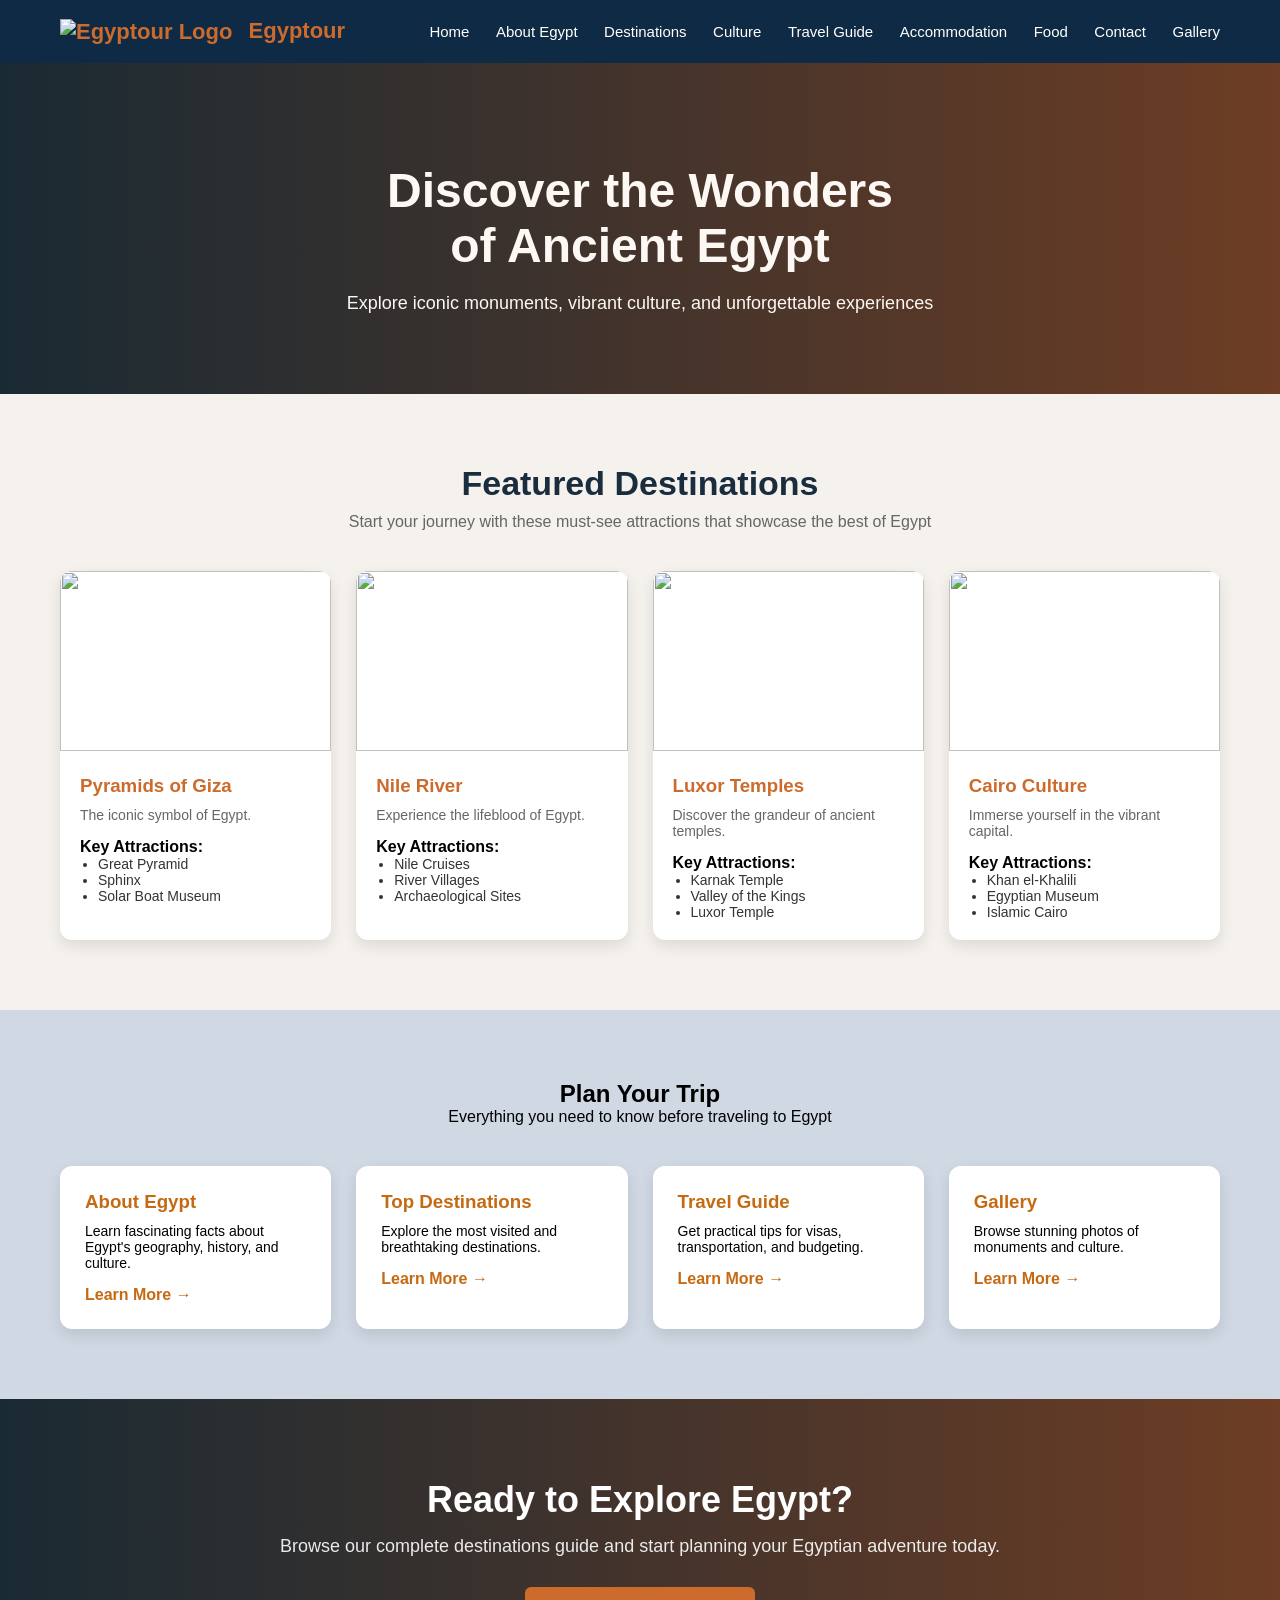
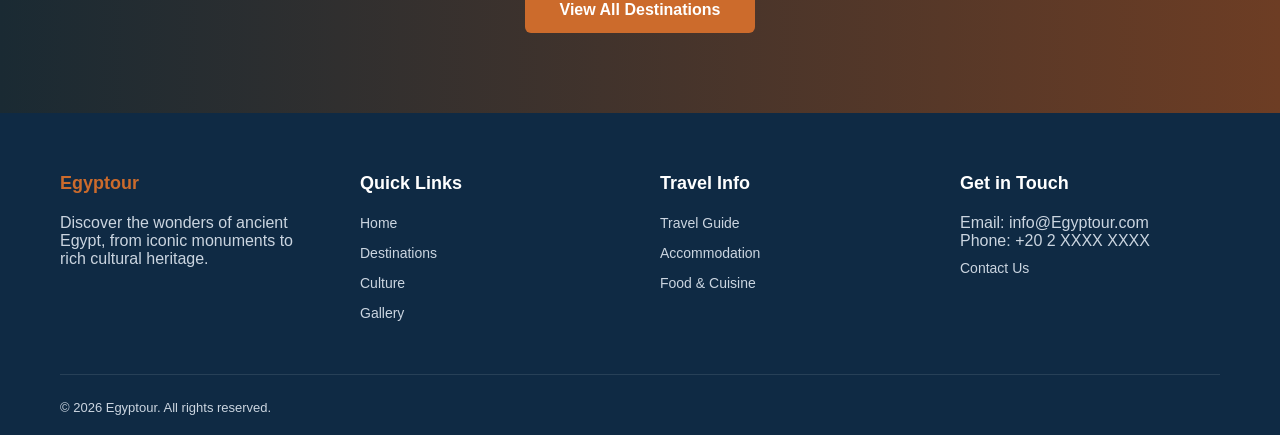
==== index.html @ 856477af "Add files via upload" ====
<!DOCTYPE html>
<html lang="en">
<head>
    <meta charset="UTF-8">
    <meta name="viewport" content="width=device-width, initial-scale=1.0">
    <title>Egyptour</title>
     <link rel="icon" type="image/png" href="images/logo.png">
    <link rel="stylesheet" href="Home.css">
</head>
<body>

<header>
    <div class="logo">
    <img src="images/logo.png" alt="Egyptour Logo" style="height: 40px; vertical-align: middle; margin-right: 10px;">
        Egyptour
    </div>
    <nav>
        <a href="Home.html">Home</a>
        <a href="about.html">About Egypt</a>
        <a href="Destinations.html">Destinations</a>
        <a href="culture.html">Culture</a>
        <a href="hotels.html">Travel Guide</a>
        <a href="Accommodation.html">Accommodation</a>
        <a href="food.html">Food</a>
        <a href="contact.html">Contact</a>
        <a href="gallery.html">Gallery</a>
    </nav>
</header>

<section class="hero">
    <div>
        <h1>Discover the Wonders<br>of Ancient Egypt</h1>
        <p>Explore iconic monuments, vibrant culture, and unforgettable experiences</p>
    </div>
</section>

<section class="section">
    <h2>Featured Destinations</h2>
    <p>Start your journey with these must-see attractions that showcase the best of Egypt</p>

    <div class="grid">
        <div class="card">
            <img src="images/pyramids (1).jpg">
            <div class="card-content">
                <h3>Pyramids of Giza</h3>
                <p>The iconic symbol of Egypt.</p>
                <b>Key Attractions:</b>
                <ul>
                    <li>Great Pyramid</li>
                    <li>Sphinx</li>
                    <li>Solar Boat Museum</li>
                </ul>
            </div>
        </div>

        <div class="card">
            <img src="images/nile.jpg">
            <div class="card-content">
                <h3>Nile River</h3>
                <p>Experience the lifeblood of Egypt.</p>
                <b>Key Attractions:</b>
                <ul>
                    <li>Nile Cruises</li>
                    <li>River Villages</li>
                    <li>Archaeological Sites</li>
                </ul>
            </div>
        </div>

        <div class="card">
            <img src="images/temple (1).jpg">
            <div class="card-content">
                <h3>Luxor Temples</h3>
                <p>Discover the grandeur of ancient temples.</p>
                <b>Key Attractions:</b>
                <ul>
                    <li>Karnak Temple</li>
                    <li>Valley of the Kings</li>
                    <li>Luxor Temple</li>
                </ul>
            </div>
        </div>

        <div class="card">
            <img src="images/bazaar.jpg">
            <div class="card-content">
                <h3>Cairo Culture</h3>
                <p>Immerse yourself in the vibrant capital.</p>
                <b>Key Attractions:</b>
                <ul>
                    <li>Khan el-Khalili</li>
                    <li>Egyptian Museum</li>
                    <li>Islamic Cairo</li>
                </ul>
            </div>
        </div>
    </div>
</section>

<section class="plan">
    <h2>Plan Your Trip</h2>
    <p>Everything you need to know before traveling to Egypt</p>

    <div class="plan-grid">
        <div class="plan-card">
            <h3>About Egypt</h3>
            <p>Learn fascinating facts about Egypt's geography, history, and culture.</p>
            <a class="learn" href="about.html">Learn More →</a>
        </div>

        <div class="plan-card">
            <h3>Top Destinations</h3>
            <p>Explore the most visited and breathtaking destinations.</p>
            <a class="learn" href="Destinations.html">Learn More →</a>
        </div>

        <div class="plan-card">
            <h3>Travel Guide</h3>
            <p>Get practical tips for visas, transportation, and budgeting.</p>
            <a class="learn" href="hotels.html">Learn More →</a>
        </div>

        <div class="plan-card">
            <h3>Gallery</h3>
            <p>Browse stunning photos of monuments and culture.</p>
            <a class="learn" href="gallery.html">Learn More →</a>
        </div>
    </div>
</section>

<section class="cta-section">
    <h1>Ready to Explore Egypt?</h1>
    <p>Browse our complete destinations guide and start planning your Egyptian adventure today.</p>
    <a href="Destinations.html" class="cta-button">View All Destinations</a>
</section>

<footer class="main-footer">
    <div class="footer-container">
        <div class="footer-col">
            <h3 class="brand-title">Egyptour</h3>
            <p>Discover the wonders of ancient Egypt, from iconic monuments to rich cultural heritage.</p>
        </div>

        <div class="footer-col">
            <h3>Quick Links</h3>
            <ul>
                <li><a href="Home.html">Home</a></li>
                <li><a href="Destinations.html">Destinations</a></li>
                <li><a href="culture.html">Culture</a></li>
                <li><a href="gallery.html">Gallery</a></li>
            </ul>
        </div>

        <div class="footer-col">
            <h3>Travel Info</h3>
            <ul>
                <li><a href="hotels.html">Travel Guide</a></li>
                <li><a href="Accommodation.html">Accommodation</a></li>
                <li><a href="food.html">Food & Cuisine</a></li>
            </ul>
        </div>

        <div class="footer-col">
            <h3>Get in Touch</h3>
            <p>Email: info@Egyptour.com</p>
            <p>Phone: +20 2 XXXX XXXX</p>
            <a href="contact.html" class="contact-link">Contact Us</a>
        </div>
    </div>

    <div class="footer-bottom">
        <p>&copy; 2026 Egyptour. All rights reserved.</p>
    </div>
</footer>

</body>
</html>
---- Home.css ----
* {
    margin: 0;
    padding: 0;
    box-sizing: border-box;
    font-family: 'Inter', sans-serif;
}

header {
    background: #0f2a44;
    color: #fff;
    padding: 18px 60px;
    display: flex;
    justify-content: space-between;
    align-items: center;
}

.logo {
    font-size: 22px;
    font-weight: bold;
    color: #cc6b2c;
}

nav a {
    color: white;
    text-decoration: none;
    margin-left: 22px;
    font-size: 15px;
}

nav a:hover {
    color: #f39c12;
}

.hero {
    background: linear-gradient(90deg, #1a2a33, #6d3d24);
    color: #fdf8f3;
    display: flex;
    align-items: center;
    justify-content: center;
    text-align: center;
    padding: 100px 20px 80px;
}

.hero h1 {
    font-size: 48px;
    margin-bottom: 20px;
}

.hero p {
    font-size: 18px;
}

.section {
    padding: 70px 60px;
    background: #f5f1ec;
    text-align: center;
}

.section h2 {
    font-size: 34px;
    margin-bottom: 10px;
    color: #1a2d3f;
}

.section p {
    color: #666;
    margin-bottom: 40px;
}

.grid {
    display: grid;
    grid-template-columns: repeat(4, 1fr);
    gap: 25px;
}

.card {
  background: #fff;
    border-radius: 12px;
    overflow: hidden;
    box-shadow: 0 6px 15px rgba(0,0,0,0.1);
    text-align: left;
}

.card img {
    width: 100%;
    height: 180px;
    object-fit: cover;
}

.card-content {
    padding: 20px;
}

.card h3 {
  color: #cc6b2c;
    margin-bottom: 10px;
}

.card p {
    font-size: 14px;
    margin-bottom: 15px;
}

.card ul {
    padding-left: 18px;
    font-size: 14px;
    color: #333;
}

.plan {
    background: #cfd8e3;
    padding: 70px 60px;
    text-align: center;
}

.plan-grid {
    display: grid;
    grid-template-columns: repeat(4, 1fr);
    gap: 25px;
    margin-top: 40px;
}

.plan-card {
    background: white;
    padding: 25px;
    border-radius: 12px;
    box-shadow: 0 6px 15px rgba(0,0,0,0.1);
    text-align: left;
}

.plan-card h3 {
    color: #c56a12;
    margin-bottom: 10px;
}

.plan-card p {
    font-size: 14px;
    margin-bottom: 15px;
}

.learn {
    color: #c56a12;
    font-weight: bold;
    text-decoration: none;
}

.learn:hover {
    text-decoration: underline;
}

.cta-section {
    background: linear-gradient(to right, #1a2a33, #6d3d24);
    color: white;
    text-align: center;
    padding: 80px 20px;
}

.cta-section h1 {
    font-size: 36px;
    margin-bottom: 15px;
}

.cta-section p {
    font-size: 18px;
    margin-bottom: 30px;
    opacity: 0.9;
}

.cta-button {
    display: inline-block;
    background-color: #cc6b2c;
    color: white;
    padding: 14px 35px;
    text-decoration: none;
    border-radius: 6px;
    font-weight: bold;
    transition: 0.3s;
}

.cta-button:hover {
    background-color: #a0522d;
    transform: translateY(-2px);
}

.main-footer {
    background-color: #0f2a44;
    color: #cbd5e0;
    padding: 60px 60px 20px;
}

.footer-container {
    display: flex;
    flex-wrap: wrap;
    justify-content: space-between;
    gap: 40px;
    border-bottom: 1px solid rgba(255,255,255,0.1);
    padding-bottom: 40px;
}

.footer-col {
    flex: 1;
    min-width: 200px;
}

.footer-col h3 {
    color: white;
    margin-bottom: 20px;
    font-size: 18px;
}

.brand-title {
    color: #cc6b2c !important;
}

.footer-col a {
    color: #cbd5e0;
    text-decoration: none;
    font-size: 14px;
    transition: 0.3s;
}

.footer-col a:hover, .contact-link:hover {
    color: #cc6b2c;
}

.footer-col ul {
    list-style: none;
}

.footer-col ul li {
    margin-bottom: 12px;
}

.contact-link {
    display: inline-block;
    margin-top: 10px;
    color: white;
    text-decoration: underline;
}

.footer-bottom {
    display: flex;
    justify-content: space-between;
    align-items: center;
    padding-top: 25px;
    font-size: 13px;
}
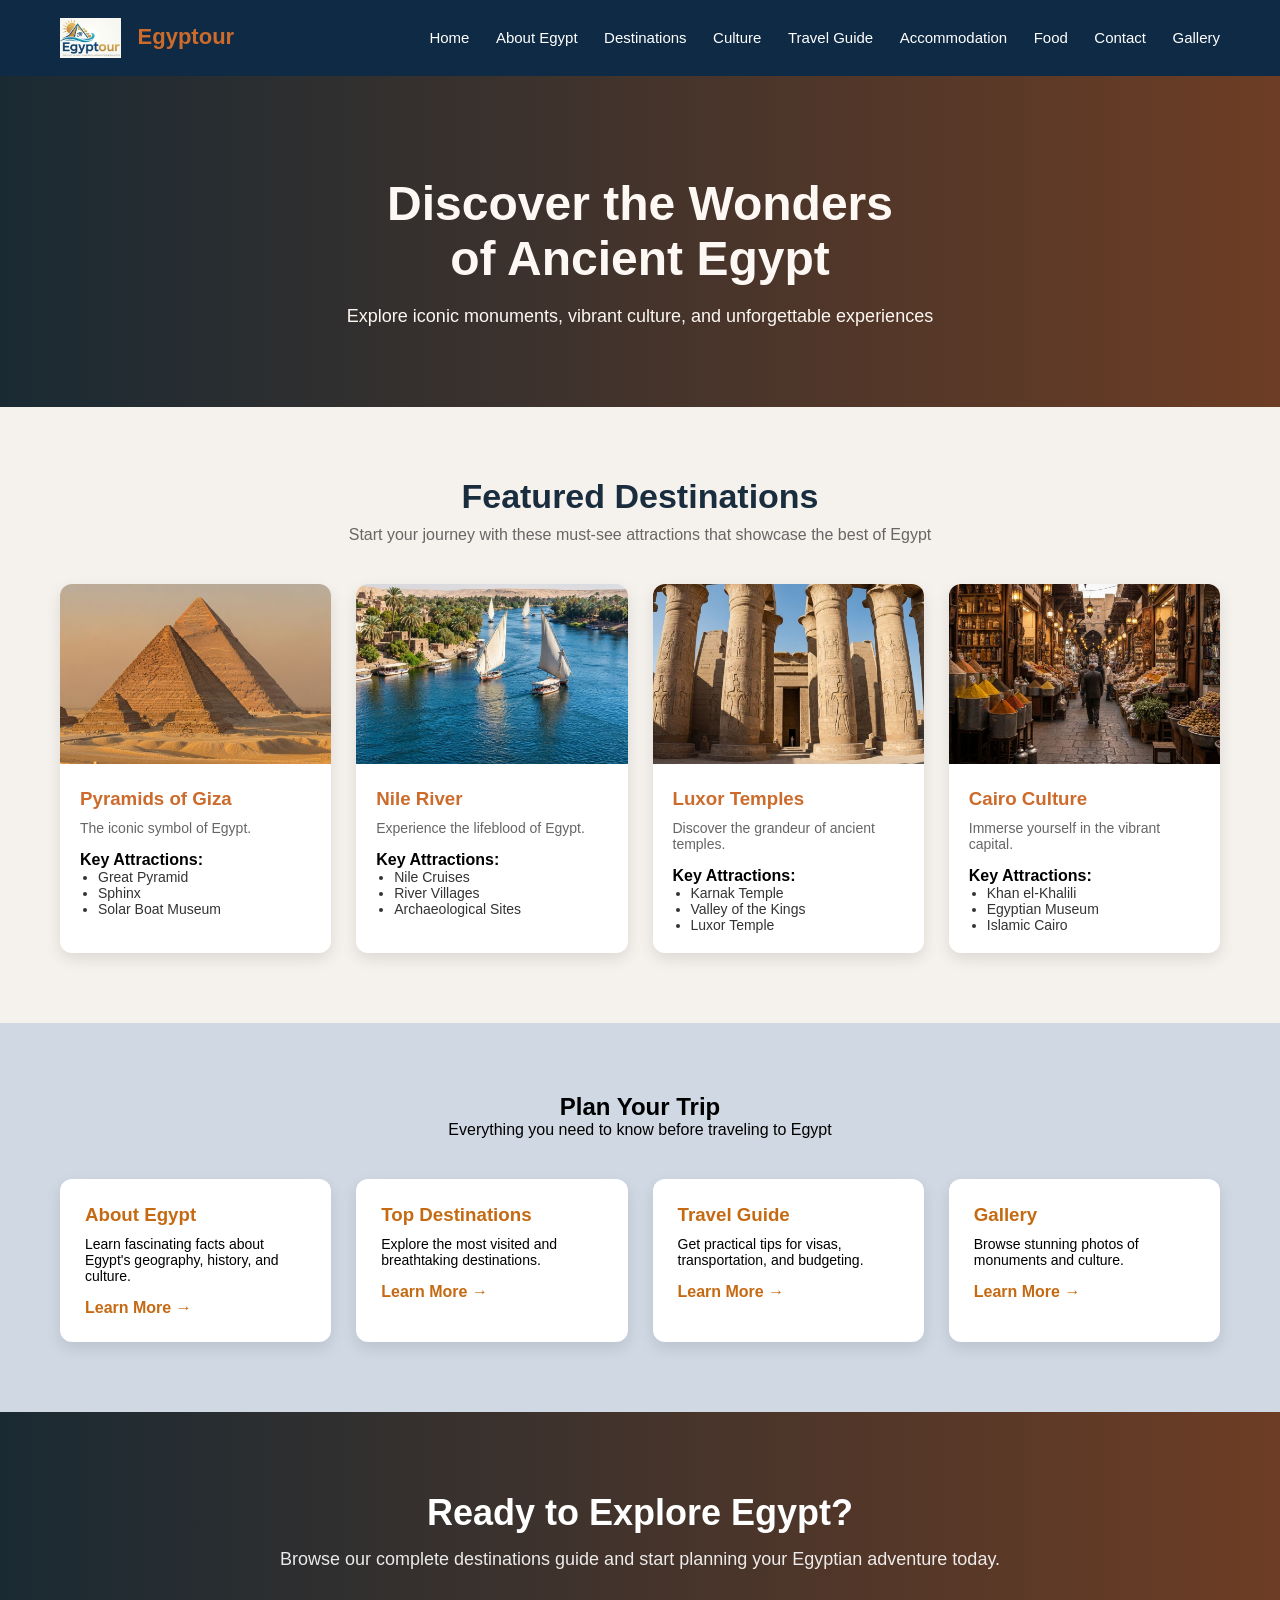
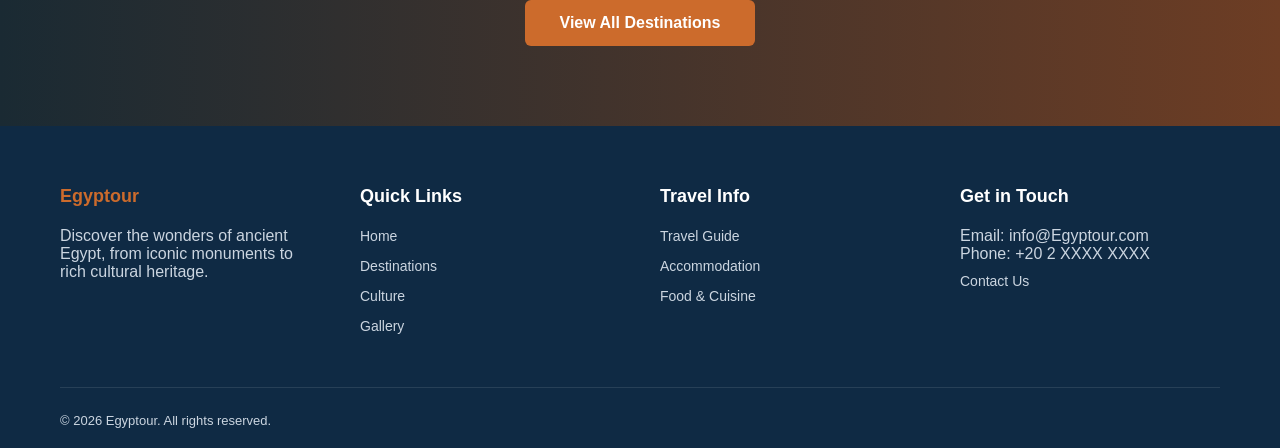
==== commit 19511af6: "Add files via upload" ====
--- a/index.html
+++ b/index.html
@@ -15,7 +15,7 @@
         Egyptour
     </div>
     <nav>
-        <a href="Home.html">Home</a>
+        <a href="index.html">Home</a>
         <a href="about.html">About Egypt</a>
         <a href="Destinations.html">Destinations</a>
         <a href="culture.html">Culture</a>
@@ -144,7 +144,7 @@
         <div class="footer-col">
             <h3>Quick Links</h3>
             <ul>
-                <li><a href="Home.html">Home</a></li>
+                <li><a href="index.html">Home</a></li>
                 <li><a href="Destinations.html">Destinations</a></li>
                 <li><a href="culture.html">Culture</a></li>
                 <li><a href="gallery.html">Gallery</a></li>
